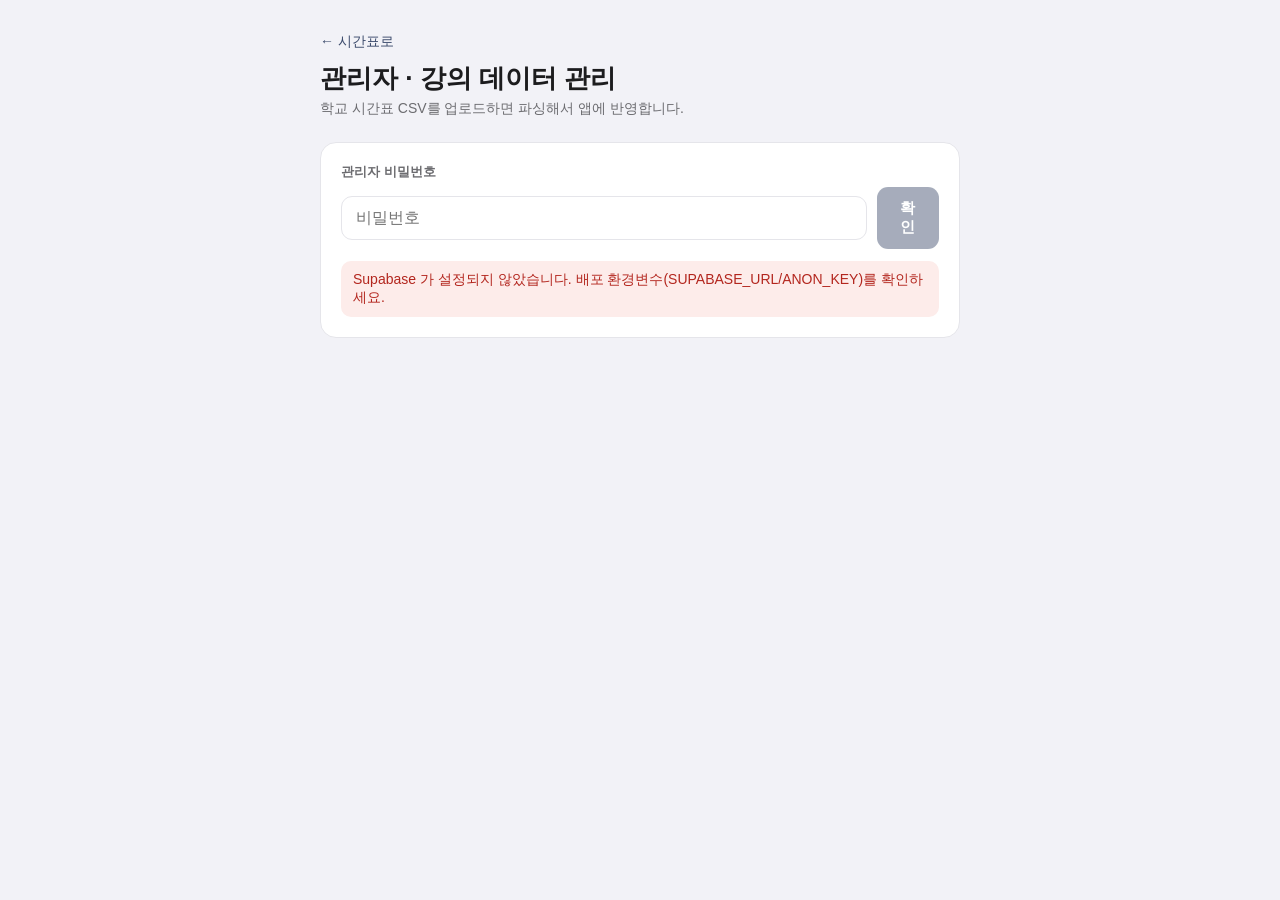
==== public/admin/index.html @ 1765c4b4 "관리자 페이지로 강의 CSV 동적 교체 기능 추가 - CSV→COURSES 파서(public/admin/parse.js): 기존 데이터와 분반/교시 100% 일치 검증 - 관리자 " ====
<!DOCTYPE html>
<html lang="ko">
<head>
<meta charset="utf-8">
<meta name="viewport" content="width=device-width, initial-scale=1">
<title>시간표 마법사 · 관리자</title>
<style>
  :root{ --accent:#3b4a6b; --bg:#f2f2f7; --card:#fff; --line:#e5e5ea;
    --label:#1c1c1e; --label2:#6c6c70; --label3:#aeaeb2; }
  *{box-sizing:border-box}
  body{margin:0;background:var(--bg);color:var(--label);
    font-family:-apple-system,BlinkMacSystemFont,"Apple SD Gothic Neo","Pretendard",sans-serif;
    -webkit-font-smoothing:antialiased}
  .wrap{max-width:680px;margin:0 auto;padding:32px 20px 80px}
  h1{font-size:26px;font-weight:800;margin:0 0 4px}
  .sub{color:var(--label2);font-size:14px;margin:0 0 24px}
  .card{background:var(--card);border:.5px solid var(--line);border-radius:16px;padding:20px;margin-bottom:16px}
  label.fld{display:block;font-size:13px;color:var(--label2);font-weight:600;margin:0 0 6px}
  input[type=password],input[type=text]{width:100%;height:44px;padding:0 14px;border:1px solid var(--line);
    border-radius:11px;font-size:16px;background:#fff;outline:none}
  input:focus{border-color:var(--accent)}
  button{appearance:none;border:0;border-radius:11px;font-size:15px;font-weight:700;cursor:pointer;
    padding:12px 18px;background:var(--accent);color:#fff}
  button.ghost{background:#ececef;color:var(--label)}
  button:disabled{opacity:.45;cursor:default}
  .row{display:flex;gap:10px;align-items:center}
  .hide{display:none}
  .msg{font-size:14px;margin-top:12px;padding:10px 12px;border-radius:10px}
  .msg.err{background:#fdecea;color:#b3261e}
  .msg.ok{background:#e7f4ec;color:#1f6b3b}
  .stat-grid{display:grid;grid-template-columns:repeat(4,1fr);gap:10px;margin:14px 0}
  .stat{background:#f7f7fa;border-radius:12px;padding:12px;text-align:center}
  .stat b{display:block;font-size:22px}
  .stat span{font-size:12px;color:var(--label2)}
  .file-drop{border:1.5px dashed var(--line);border-radius:12px;padding:22px;text-align:center;color:var(--label2);
    font-size:14px;background:#fafafc}
  .dept-list{max-height:200px;overflow:auto;font-size:13px;color:var(--label2);
    border-top:.5px solid var(--line);margin-top:12px;padding-top:10px}
  .dept-list div{padding:2px 0}
  code{background:#f0f0f3;padding:1px 5px;border-radius:5px;font-size:12px}
  a.back{color:var(--accent);font-size:14px;text-decoration:none}
</style>
</head>
<body>
<div class="wrap">
  <a class="back" href="/">← 시간표로</a>
  <h1 style="margin-top:10px">관리자 · 강의 데이터 관리</h1>
  <p class="sub">학교 시간표 CSV를 업로드하면 파싱해서 앱에 반영합니다.</p>

  <!-- 1) 로그인 -->
  <div class="card" id="login-card">
    <label class="fld" for="pw">관리자 비밀번호</label>
    <div class="row">
      <input type="password" id="pw" placeholder="비밀번호" autocomplete="current-password">
      <button id="login-btn">확인</button>
    </div>
    <div id="login-msg"></div>
  </div>

  <!-- 2) 현재 카탈로그 -->
  <div class="card hide" id="current-card">
    <label class="fld">현재 적용된 카탈로그</label>
    <div id="current-info" style="font-size:14px;color:var(--label2)">불러오는 중…</div>
  </div>

  <!-- 3) 업로드 -->
  <div class="card hide" id="upload-card">
    <label class="fld">CSV 업로드</label>
    <div class="file-drop" id="file-drop">
      여기로 CSV 파일을 끌어다 놓거나 클릭해서 선택<br>
      <small>형식: 학교 공식 강의시간표 CSV</small>
      <input type="file" id="file" accept=".csv,text/csv" style="display:none">
    </div>
    <div id="parse-msg"></div>

    <div id="preview" class="hide">
      <div class="stat-grid">
        <div class="stat"><b id="s-course">0</b><span>과목</span></div>
        <div class="stat"><b id="s-sec">0</b><span>분반</span></div>
        <div class="stat"><b id="s-major">0</b><span>전공</span></div>
        <div class="stat"><b id="s-ge">0</b><span>교양</span></div>
      </div>
      <label class="fld" for="label">라벨 (학기 이름)</label>
      <input type="text" id="label" value="2026-1" style="margin-bottom:14px">
      <div class="row">
        <button id="save-btn">이 데이터로 교체 저장</button>
        <button class="ghost" id="reset-btn">취소</button>
      </div>
      <div id="save-msg"></div>
      <div class="dept-list" id="dept-list"></div>
    </div>
  </div>
</div>

<script src="/config.js"></script>
<script src="parse.js"></script>
<script src="admin.js"></script>
</body>
</html>
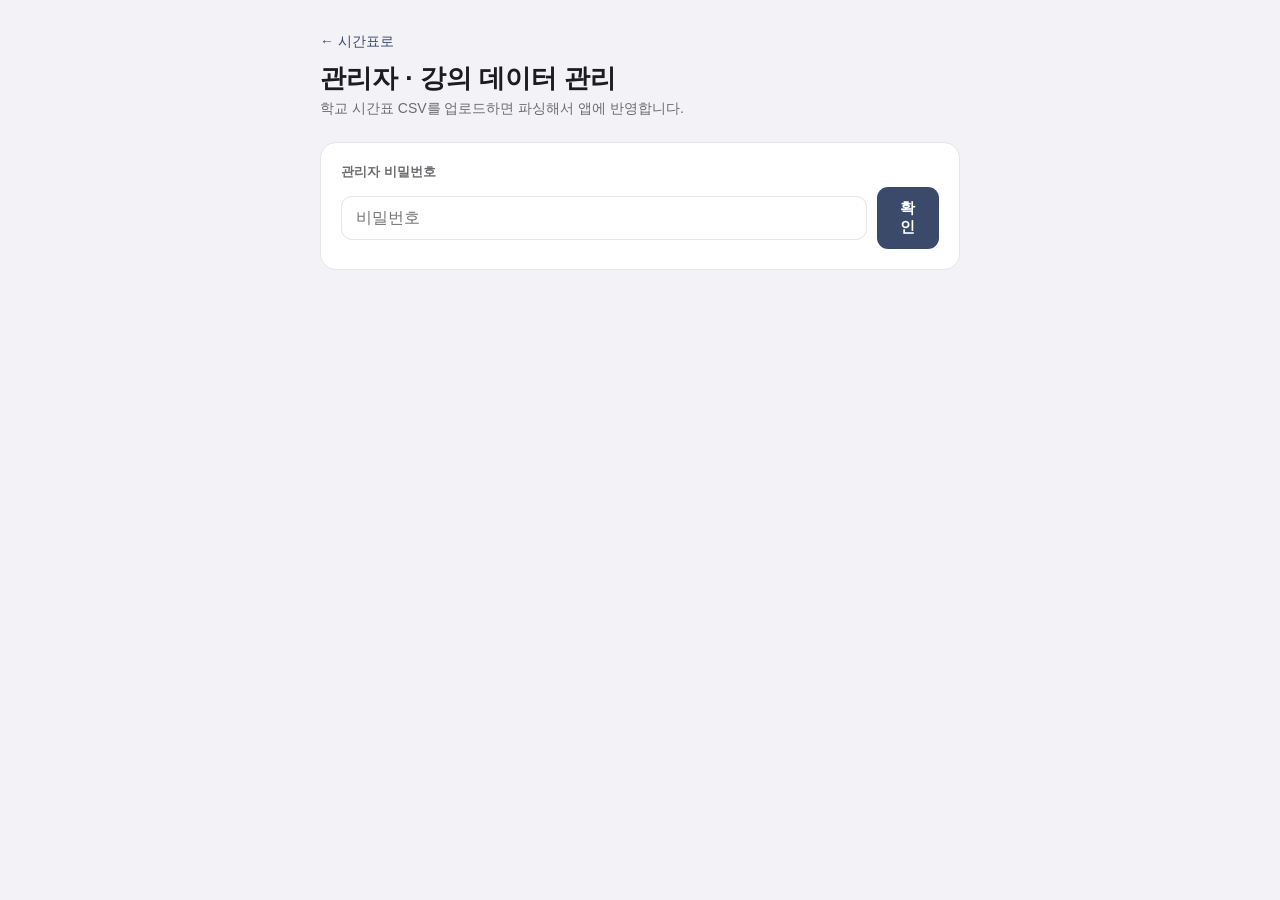
==== commit a458f474: "관리자 페이지 스크립트 절대경로로 수정 (/admin 슬래시 없이 접속 시 로드 실패 버그) Co-Authored-By: Claude Opus 4.8 <noreply@anthrop" ====
--- a/public/admin/index.html
+++ b/public/admin/index.html
@@ -93,7 +93,7 @@
 </div>
 
 <script src="/config.js"></script>
-<script src="parse.js"></script>
-<script src="admin.js"></script>
+<script src="/admin/parse.js"></script>
+<script src="/admin/admin.js"></script>
 </body>
 </html>
